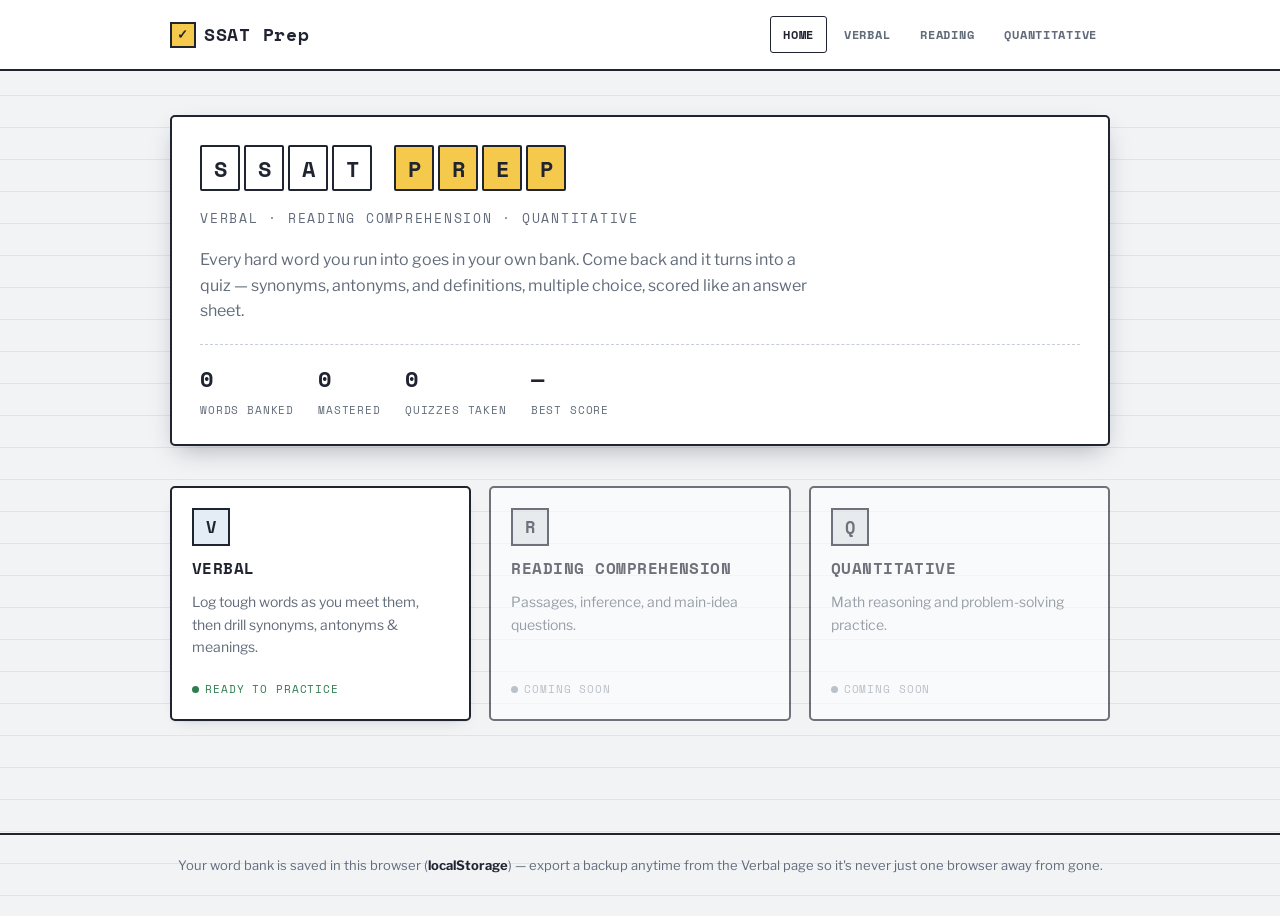
==== index.html @ e18db5a9 "Add verbal section" ====
<!doctype html>
<html lang="en">
<head>
  <meta charset="UTF-8" />
  <meta name="viewport" content="width=device-width, initial-scale=1.0" />
  <title>SSAT Prep</title>
  <meta name="description" content="A self-paced SSAT practice log for verbal, reading, and quantitative skills." />
  <link rel="icon" href="data:image/svg+xml,%3Csvg xmlns='http://www.w3.org/2000/svg' viewBox='0 0 100 100'%3E%3Crect width='100' height='100' fill='%23202430'/%3E%3Ccircle cx='50' cy='50' r='34' fill='none' stroke='%23F4C94C' stroke-width='10'/%3E%3C/svg%3E">
  <link rel="preconnect" href="https://fonts.googleapis.com">
  <link rel="preconnect" href="https://fonts.gstatic.com" crossorigin>
  <link href="https://fonts.googleapis.com/css2?family=Space+Mono:wght@400;700&family=Libre+Franklin:wght@400;500;600;700;800&display=swap" rel="stylesheet">
  <link rel="stylesheet" href="css/styles.css" />
</head>
<body>
  <header class="site-header">
    <div class="wrap">
      <a class="logo" href="index.html">
        <span class="logo-badge">✓</span>
        SSAT Prep
      </a>
      <nav class="main-nav" aria-label="Main">
        <a href="index.html" aria-current="page">Home</a>
        <a href="verbal.html">Verbal</a>
        <a href="reading.html">Reading</a>
        <a href="quantitative.html">Quantitative</a>
      </nav>
    </div>
  </header>

  <main>
    <div class="wrap">
      <section class="hero">
        <div class="hero-sheet">
          <h1 class="visually-hidden">SSAT Prep — Verbal, Reading &amp; Quantitative Practice</h1>
          <div class="grid-title" aria-hidden="true">
            <div class="grid-word">
              <span class="grid-box">S</span>
              <span class="grid-box">S</span>
              <span class="grid-box">A</span>
              <span class="grid-box">T</span>
            </div>
            <div class="grid-word">
              <span class="grid-box">P</span>
              <span class="grid-box">R</span>
              <span class="grid-box">E</span>
              <span class="grid-box">P</span>
            </div>
          </div>
          <p class="hero-tagline">Verbal &middot; Reading Comprehension &middot; Quantitative</p>
          <p class="hero-copy">
            Every hard word you run into goes in your own bank. Come back and it turns into
            a quiz — synonyms, antonyms, and definitions, multiple choice, scored like an
            answer sheet.
          </p>
          <div class="log-strip" id="log-strip" aria-label="Your practice log">
            <div class="log-stat">
              <span class="num" id="stat-words">0</span>
              <span class="label">Words Banked</span>
            </div>
            <div class="log-stat">
              <span class="num" id="stat-mastered">0</span>
              <span class="label">Mastered</span>
            </div>
            <div class="log-stat">
              <span class="num" id="stat-quizzes">0</span>
              <span class="label">Quizzes Taken</span>
            </div>
            <div class="log-stat">
              <span class="num" id="stat-best">&mdash;</span>
              <span class="label">Best Score</span>
            </div>
          </div>
        </div>
      </section>

      <div class="module-grid">
        <a class="module-card" href="verbal.html">
          <span class="module-badge">V</span>
          <h3>Verbal</h3>
          <p>Log tough words as you meet them, then drill synonyms, antonyms &amp; meanings.</p>
          <span class="module-status"><span class="dot"></span> Ready to practice</span>
        </a>

        <a class="module-card is-locked" href="reading.html">
          <span class="module-badge">R</span>
          <h3>Reading Comprehension</h3>
          <p>Passages, inference, and main-idea questions.</p>
          <span class="module-status"><span class="dot"></span> Coming soon</span>
        </a>

        <a class="module-card is-locked" href="quantitative.html">
          <span class="module-badge">Q</span>
          <h3>Quantitative</h3>
          <p>Math reasoning and problem-solving practice.</p>
          <span class="module-status"><span class="dot"></span> Coming soon</span>
        </a>
      </div>
    </div>
  </main>

  <footer class="site-footer">
    <div class="wrap">
      Your word bank is saved in this browser (<strong>localStorage</strong>) — export a backup
      anytime from the Verbal page so it's never just one browser away from gone.
    </div>
  </footer>

  <script src="js/storage.js"></script>
  <script src="js/home.js"></script>
</body>
</html>
---- css/styles.css ----
/* ==========================================================================
   SSAT Prep — Design tokens
   Identity: standardized-test booklet + index-card flashcard + scantron bubble
   ========================================================================== */

:root {
  /* -- color: paper & ink -- */
  --paper: #F1F3F5;         /* page background — cool scantron gray, not cream */
  --paper-rule: #C9D6E3;    /* faint ruled-notebook lines on the page bg */
  --card: #FFFFFF;          /* index-card surface */
  --card-punch: #E3E7EB;    /* punch-hole / spiral detail on cards */
  --ink: #202430;           /* primary text — ballpoint navy-black */
  --ink-soft: #616B7A;      /* secondary text, meta, labels */
  --ink-faint: #9AA3B0;     /* placeholders, disabled */
  --border: #C7CDD6;        /* hairline borders on form boxes */
  --border-strong: #202430;

  /* -- color: accents -- */
  --pencil: #2B5D8A;        /* primary interactive — ballpoint blue */
  --pencil-dark: #1F4568;
  --pencil-tint: #E4EDF5;
  --highlight: #F4C94C;     /* highlighter yellow — new / flagged words */
  --highlight-tint: #FCF3D8;
  --correct: #2E7D4F;
  --correct-tint: #E4F3E9;
  --incorrect: #C4432B;
  --incorrect-tint: #FBE8E3;

  /* -- type -- */
  --font-display: 'Space Mono', 'Courier New', monospace;
  --font-body: 'Libre Franklin', -apple-system, BlinkMacSystemFont, 'Segoe UI', sans-serif;

  /* -- layout -- */
  --radius-sm: 3px;
  --radius-md: 5px;
  --shadow-card: 0 1px 0 rgba(32, 36, 48, 0.05), 0 6px 16px -10px rgba(32, 36, 48, 0.25);
  --shadow-pop: 0 10px 24px -8px rgba(32, 36, 48, 0.35);
  --max-width: 980px;
}

/* ==========================================================================
   Reset
   ========================================================================== */

*, *::before, *::after { box-sizing: border-box; }

html { -webkit-text-size-adjust: 100%; scroll-behavior: smooth; }

@media (prefers-reduced-motion: reduce) {
  html { scroll-behavior: auto; }
  *, *::before, *::after {
    animation-duration: 0.001ms !important;
    animation-iteration-count: 1 !important;
    transition-duration: 0.001ms !important;
    scroll-behavior: auto !important;
  }
}

body {
  margin: 0;
  font-family: var(--font-body);
  color: var(--ink);
  background-color: var(--paper);
  background-image: repeating-linear-gradient(
    to bottom,
    transparent,
    transparent 31px,
    var(--paper-rule) 32px
  );
  background-attachment: local;
  line-height: 1.6;
  font-size: 16px;
}

h1, h2, h3, h4 { margin: 0; font-family: var(--font-display); }
p { margin: 0 0 0.9em; }
p:last-child { margin-bottom: 0; }
ul { margin: 0; padding: 0; list-style: none; }
button { font-family: inherit; }
a { color: var(--pencil); }

img, svg { display: block; max-width: 100%; }

.visually-hidden {
  position: absolute;
  width: 1px; height: 1px;
  padding: 0; margin: -1px;
  overflow: hidden;
  clip: rect(0, 0, 0, 0);
  white-space: nowrap;
  border: 0;
}

:focus-visible {
  outline: 3px solid var(--pencil);
  outline-offset: 2px;
}

/* ==========================================================================
   Shell / layout
   ========================================================================== */

.wrap {
  max-width: var(--max-width);
  margin: 0 auto;
  padding: 0 20px;
}

.site-header {
  border-bottom: 2px solid var(--border-strong);
  background: var(--card);
}

.site-header .wrap {
  display: flex;
  align-items: center;
  justify-content: space-between;
  gap: 16px;
  padding-top: 16px;
  padding-bottom: 16px;
  flex-wrap: wrap;
}

.logo {
  font-family: var(--font-display);
  font-weight: 700;
  font-size: 18px;
  letter-spacing: 0.04em;
  text-decoration: none;
  color: var(--ink);
  display: flex;
  align-items: center;
  gap: 8px;
}

.logo .logo-badge {
  display: inline-flex;
  align-items: center;
  justify-content: center;
  width: 26px;
  height: 26px;
  border: 2px solid var(--ink);
  background: var(--highlight);
  font-size: 13px;
}

.main-nav {
  display: flex;
  gap: 4px;
  flex-wrap: wrap;
}

.main-nav a {
  font-family: var(--font-display);
  font-size: 12px;
  font-weight: 700;
  letter-spacing: 0.06em;
  text-transform: uppercase;
  text-decoration: none;
  color: var(--ink-soft);
  padding: 8px 12px;
  border-radius: var(--radius-sm);
  border: 1px solid transparent;
}

.main-nav a:hover { color: var(--ink); background: var(--pencil-tint); }
.main-nav a[aria-current="page"] {
  color: var(--ink);
  border-color: var(--border-strong);
  background: var(--card);
}

.main-nav a.is-soon {
  color: var(--ink-faint);
  cursor: default;
}

main { padding-bottom: 64px; }

.site-footer {
  border-top: 2px solid var(--border-strong);
  margin-top: 48px;
  padding: 20px 0 40px;
  color: var(--ink-soft);
  font-size: 13px;
  text-align: center;
}

.site-footer strong { color: var(--ink); }

/* ==========================================================================
   Section headers — booklet style
   ========================================================================== */

.section-head {
  display: flex;
  align-items: baseline;
  gap: 14px;
  margin: 40px 0 20px;
  flex-wrap: wrap;
}

.section-head .tag {
  font-family: var(--font-display);
  font-weight: 700;
  font-size: 13px;
  letter-spacing: 0.08em;
  text-transform: uppercase;
  border: 1.5px solid var(--border-strong);
  padding: 4px 10px;
  background: var(--card);
}

.section-head h2 {
  font-size: 20px;
  letter-spacing: 0.02em;
  text-transform: uppercase;
}

.section-head .meta {
  margin-left: auto;
  font-family: var(--font-display);
  font-size: 12px;
  color: var(--ink-soft);
  letter-spacing: 0.03em;
}

.section-rule {
  border: none;
  border-top: 2px solid var(--border-strong);
  margin: 0 0 24px;
}

/* ==========================================================================
   Buttons
   ========================================================================== */

.btn {
  display: inline-flex;
  align-items: center;
  justify-content: center;
  gap: 8px;
  font-family: var(--font-display);
  font-weight: 700;
  font-size: 12.5px;
  letter-spacing: 0.06em;
  text-transform: uppercase;
  text-decoration: none;
  padding: 11px 18px;
  border: 2px solid var(--border-strong);
  border-radius: var(--radius-sm);
  background: var(--card);
  color: var(--ink);
  cursor: pointer;
  transition: transform 0.08s ease, box-shadow 0.15s ease, background 0.15s ease;
}

.btn:hover { background: var(--pencil-tint); }
.btn:active { transform: translateY(1px); }

.btn-primary {
  background: var(--ink);
  color: var(--card);
  border-color: var(--ink);
}
.btn-primary:hover { background: var(--pencil-dark); border-color: var(--pencil-dark); }

.btn-accent {
  background: var(--highlight);
  border-color: var(--border-strong);
}
.btn-accent:hover { background: #F0BD2E; }

.btn-ghost {
  background: transparent;
  border-color: var(--border);
  color: var(--ink-soft);
}
.btn-ghost:hover { color: var(--ink); border-color: var(--ink); }

.btn-danger { color: var(--incorrect); border-color: var(--incorrect); background: var(--card); }
.btn-danger:hover { background: var(--incorrect-tint); }

.btn:disabled {
  opacity: 0.45;
  cursor: not-allowed;
  transform: none;
}

.btn-sm { padding: 7px 12px; font-size: 11px; }

.btn-row { display: flex; gap: 10px; flex-wrap: wrap; align-items: center; }

/* ==========================================================================
   Cards (general surface)
   ========================================================================== */

.card {
  background: var(--card);
  border: 2px solid var(--border-strong);
  border-radius: var(--radius-md);
  box-shadow: var(--shadow-card);
}

.card-pad { padding: 24px; }

/* ==========================================================================
   Home hero — answer-sheet header
   ========================================================================== */

.hero {
  padding: 44px 0 12px;
}

.hero-sheet {
  background: var(--card);
  border: 2px solid var(--border-strong);
  border-radius: var(--radius-md);
  box-shadow: var(--shadow-pop);
  padding: 28px 28px 22px;
}

.grid-title {
  display: flex;
  flex-wrap: wrap;
  gap: 22px;
  margin-bottom: 18px;
}

.grid-word {
  display: flex;
  gap: 4px;
}

.grid-box {
  width: 40px;
  height: 46px;
  border: 2px solid var(--border-strong);
  border-radius: 2px;
  display: flex;
  align-items: center;
  justify-content: center;
  font-family: var(--font-display);
  font-weight: 700;
  font-size: 22px;
  background: var(--card);
}

.grid-word:nth-of-type(2) .grid-box { background: var(--highlight); }

.hero-tagline {
  font-family: var(--font-display);
  font-size: 12.5px;
  letter-spacing: 0.14em;
  text-transform: uppercase;
  color: var(--ink-soft);
  margin: 0 0 18px;
}

.hero-copy {
  max-width: 56ch;
  color: var(--ink-soft);
  font-size: 16px;
  margin-bottom: 20px;
}

.log-strip {
  display: flex;
  flex-wrap: wrap;
  border-top: 1.5px dashed var(--border);
  padding-top: 16px;
  gap: 24px;
}

.log-stat {
  font-family: var(--font-display);
}

.log-stat .num {
  font-size: 22px;
  font-weight: 700;
  display: block;
}

.log-stat .label {
  font-size: 10.5px;
  letter-spacing: 0.08em;
  text-transform: uppercase;
  color: var(--ink-soft);
}

/* ==========================================================================
   Module cards (home)
   ========================================================================== */

.module-grid {
  display: grid;
  grid-template-columns: repeat(3, 1fr);
  gap: 18px;
  margin-top: 28px;
}

@media (max-width: 760px) {
  .module-grid { grid-template-columns: 1fr; }
}

.module-card {
  background: var(--card);
  border: 2px solid var(--border-strong);
  border-radius: var(--radius-md);
  padding: 20px;
  display: flex;
  flex-direction: column;
  gap: 10px;
  box-shadow: var(--shadow-card);
  text-decoration: none;
  color: var(--ink);
  position: relative;
}

.module-card.is-locked {
  opacity: 0.62;
  box-shadow: none;
}

.module-badge {
  width: 38px;
  height: 38px;
  border: 2px solid var(--border-strong);
  display: flex;
  align-items: center;
  justify-content: center;
  font-family: var(--font-display);
  font-weight: 700;
  font-size: 17px;
  background: var(--pencil-tint);
}

.is-locked .module-badge { background: var(--card-punch); }

.module-card h3 {
  font-size: 16px;
  letter-spacing: 0.03em;
  text-transform: uppercase;
}

.module-card p { color: var(--ink-soft); font-size: 14px; }

.module-status {
  margin-top: auto;
  font-family: var(--font-display);
  font-size: 11px;
  letter-spacing: 0.08em;
  text-transform: uppercase;
  display: inline-flex;
  align-items: center;
  gap: 6px;
  color: var(--correct);
}

.is-locked .module-status { color: var(--ink-faint); }

.dot { width: 7px; height: 7px; border-radius: 50%; background: currentColor; }

/* ==========================================================================
   Stub / coming-soon page
   ========================================================================== */

.stub-card {
  margin-top: 36px;
  padding: 48px 28px;
  text-align: center;
}

.stub-card .module-badge { margin: 0 auto 18px; width: 52px; height: 52px; font-size: 22px; }
.stub-card h1 { font-size: 22px; letter-spacing: 0.03em; text-transform: uppercase; margin-bottom: 10px; }
.stub-card p { color: var(--ink-soft); max-width: 44ch; margin: 0 auto 22px; }

/* ==========================================================================
   Tabs (verbal page)
   ========================================================================== */

.tabbar {
  display: flex;
  gap: 8px;
  margin-top: 28px;
  border-bottom: 2px solid var(--border-strong);
}

.tab-btn {
  font-family: var(--font-display);
  font-weight: 700;
  font-size: 13px;
  letter-spacing: 0.05em;
  text-transform: uppercase;
  background: transparent;
  border: 2px solid transparent;
  border-bottom: none;
  padding: 10px 18px;
  cursor: pointer;
  color: var(--ink-soft);
  position: relative;
  top: 2px;
}

.tab-btn:hover { color: var(--ink); }

.tab-btn[aria-selected="true"] {
  color: var(--ink);
  background: var(--card);
  border-color: var(--border-strong);
  border-bottom: 2px solid var(--card);
}

.tab-panel { display: none; }
.tab-panel.is-active { display: block; }

/* ==========================================================================
   Forms
   ========================================================================== */

.field-grid {
  display: grid;
  grid-template-columns: 1fr 1fr;
  gap: 14px;
}

@media (max-width: 640px) {
  .field-grid { grid-template-columns: 1fr; }
}

.field { display: flex; flex-direction: column; gap: 6px; margin-bottom: 14px; }
.field.span-2 { grid-column: 1 / -1; }

.field label {
  font-family: var(--font-display);
  font-size: 11px;
  letter-spacing: 0.07em;
  text-transform: uppercase;
  color: var(--ink-soft);
}

.field .hint {
  font-size: 12px;
  color: var(--ink-faint);
  font-family: var(--font-body);
  text-transform: none;
  letter-spacing: normal;
}

input[type="text"], input[type="search"], textarea, select {
  font-family: var(--font-body);
  font-size: 15px;
  padding: 10px 12px;
  border: 1.5px solid var(--border);
  border-radius: var(--radius-sm);
  background: #fff;
  color: var(--ink);
}

input[type="text"]:focus, input[type="search"]:focus, textarea:focus, select:focus {
  border-color: var(--pencil);
}

textarea { resize: vertical; min-height: 64px; font-family: var(--font-body); }

.checkbox-row {
  display: flex;
  align-items: center;
  gap: 8px;
  font-size: 14px;
}

.checkbox-row input { width: 16px; height: 16px; accent-color: var(--pencil); }

fieldset { border: none; padding: 0; margin: 0; }
legend {
  font-family: var(--font-display);
  font-size: 11px;
  letter-spacing: 0.07em;
  text-transform: uppercase;
  color: var(--ink-soft);
  padding: 0;
  margin-bottom: 8px;
}

/* ==========================================================================
   Add-word panel
   ========================================================================== */

.add-word-panel { margin-bottom: 28px; }

.add-word-toggle {
  width: 100%;
  text-align: left;
  display: flex;
  align-items: center;
  gap: 10px;
  padding: 16px 20px;
  cursor: pointer;
}

.add-word-toggle .plus {
  width: 26px; height: 26px;
  border: 2px solid var(--border-strong);
  display: flex; align-items: center; justify-content: center;
  font-weight: 700;
  font-family: var(--font-display);
  background: var(--highlight);
  flex-shrink: 0;
}

.add-word-body {
  padding: 0 20px 20px;
  border-top: 1.5px dashed var(--border);
  margin-top: 0;
  padding-top: 18px;
}

.lookup-row {
  display: flex;
  gap: 10px;
  align-items: flex-end;
  margin-bottom: 18px;
  flex-wrap: wrap;
}

.lookup-row .field { flex: 1; min-width: 180px; margin-bottom: 0; }

.lookup-status {
  font-family: var(--font-display);
  font-size: 12px;
  color: var(--ink-soft);
  min-height: 18px;
}

.lookup-status.is-error { color: var(--incorrect); }
.lookup-status.is-ok { color: var(--correct); }

/* ==========================================================================
   Word bank — index cards
   ========================================================================== */

.toolbar {
  display: flex;
  gap: 12px;
  flex-wrap: wrap;
  align-items: center;
  justify-content: space-between;
  margin-bottom: 20px;
}

.search-box { flex: 1; min-width: 200px; max-width: 320px; }

.word-grid {
  display: grid;
  grid-template-columns: repeat(auto-fill, minmax(240px, 1fr));
  gap: 16px;
}

.word-card {
  background: var(--card);
  border: 1.5px solid var(--border-strong);
  border-radius: var(--radius-md);
  padding: 16px 16px 14px;
  position: relative;
  box-shadow: var(--shadow-card);
}

.word-card::before {
  content: "";
  position: absolute;
  top: 10px; left: 10px;
  width: 8px; height: 8px;
  border-radius: 50%;
  background: var(--paper);
  box-shadow: 200px 0 0 var(--paper);
  border: 1.5px solid var(--card-punch);
}

.word-card-head {
  display: flex;
  justify-content: space-between;
  align-items: flex-start;
  gap: 8px;
  margin-bottom: 6px;
  margin-left: 18px;
}

.word-card .word {
  font-family: var(--font-display);
  font-size: 17px;
  font-weight: 700;
  text-transform: uppercase;
  letter-spacing: 0.01em;
}

.word-card .pos {
  font-size: 11px;
  color: var(--ink-soft);
  font-style: italic;
  margin-left: 6px;
  text-transform: lowercase;
}

.badge {
  font-family: var(--font-display);
  font-size: 9.5px;
  letter-spacing: 0.06em;
  text-transform: uppercase;
  padding: 3px 7px;
  border-radius: 20px;
  white-space: nowrap;
  border: 1px solid transparent;
}

.badge-new { background: var(--highlight-tint); color: #8a6c0e; border-color: var(--highlight); }
.badge-learning { background: var(--pencil-tint); color: var(--pencil-dark); border-color: var(--pencil); }
.badge-mastered { background: var(--correct-tint); color: var(--correct); border-color: var(--correct); }

.word-card .meaning {
  font-size: 14px;
  color: var(--ink);
  margin: 0 0 10px 18px;
}

.chip-group {
  margin: 0 0 6px 18px;
  display: flex;
  flex-wrap: wrap;
  gap: 5px;
}

.chip {
  font-size: 11.5px;
  padding: 2px 8px;
  border-radius: 20px;
  border: 1px solid var(--border);
  color: var(--ink-soft);
  background: var(--paper);
}

.chip-syn { border-color: #b9d3c7; color: #2E7D4F; background: var(--correct-tint); }
.chip-ant { border-color: #e6b9ae; color: #C4432B; background: var(--incorrect-tint); }
.chip-label { font-family: var(--font-display); font-size: 9.5px; text-transform: uppercase; color: var(--ink-faint); margin-left: 18px; letter-spacing: 0.06em; }

.word-card-actions {
  margin-top: 12px;
  margin-left: 18px;
  display: flex;
  gap: 8px;
}

.empty-state {
  text-align: center;
  padding: 48px 20px;
  color: var(--ink-soft);
}

.empty-state .module-badge { margin: 0 auto 14px; }

/* ==========================================================================
   Quiz — scantron bubbles (signature element)
   ========================================================================== */

.quiz-setup .card-pad { padding: 24px; }

.quiz-progress {
  display: flex;
  justify-content: space-between;
  align-items: center;
  font-family: var(--font-display);
  font-size: 12.5px;
  letter-spacing: 0.05em;
  color: var(--ink-soft);
  margin-bottom: 14px;
}

.progress-track {
  height: 8px;
  background: var(--card-punch);
  border: 1.5px solid var(--border-strong);
  margin-bottom: 22px;
  overflow: hidden;
}

.progress-fill {
  height: 100%;
  background: var(--pencil);
  transition: width 0.25s ease;
}

.quiz-prompt {
  font-family: var(--font-display);
  font-size: 12.5px;
  letter-spacing: 0.08em;
  text-transform: uppercase;
  color: var(--ink-soft);
  margin-bottom: 10px;
}

.quiz-target {
  font-family: var(--font-display);
  font-size: 32px;
  font-weight: 700;
  text-transform: uppercase;
  letter-spacing: 0.02em;
  margin-bottom: 24px;
  word-break: break-word;
}

.bubble-list {
  display: flex;
  flex-direction: column;
  gap: 12px;
  margin-bottom: 24px;
}

.bubble-option {
  display: flex;
  align-items: center;
  gap: 14px;
  width: 100%;
  text-align: left;
  padding: 12px 16px;
  background: var(--card);
  border: 1.5px solid var(--border);
  border-radius: var(--radius-md);
  cursor: pointer;
  font-size: 15px;
  color: var(--ink);
  transition: border-color 0.12s ease, background 0.12s ease;
}

.bubble-option:hover { border-color: var(--pencil); background: var(--pencil-tint); }

.bubble-option .bubble {
  width: 30px;
  height: 30px;
  border-radius: 50%;
  border: 2px solid var(--border-strong);
  flex-shrink: 0;
  display: flex;
  align-items: center;
  justify-content: center;
  font-family: var(--font-display);
  font-weight: 700;
  font-size: 13px;
  background: #fff;
  position: relative;
  overflow: hidden;
}

.bubble-option .bubble::after {
  content: "";
  position: absolute;
  inset: 4px;
  border-radius: 50%;
  background: var(--ink);
  transform: scale(0);
  transition: transform 0.18s cubic-bezier(.34,1.56,.64,1);
}

.bubble-option.is-selected .bubble::after { transform: scale(1); }
.bubble-option.is-selected .bubble { color: transparent; }
.bubble-option.is-selected { border-color: var(--ink); background: var(--pencil-tint); }

.bubble-option.is-correct { border-color: var(--correct); background: var(--correct-tint); }
.bubble-option.is-correct .bubble { border-color: var(--correct); }
.bubble-option.is-correct .bubble::after { background: var(--correct); transform: scale(1); }
.bubble-option.is-correct .bubble { color: transparent; }

.bubble-option.is-wrong { border-color: var(--incorrect); background: var(--incorrect-tint); }
.bubble-option.is-wrong .bubble { border-color: var(--incorrect); }
.bubble-option.is-wrong .bubble::after { background: var(--incorrect); transform: scale(1); }
.bubble-option.is-wrong .bubble { color: transparent; }

.bubble-option:disabled, .bubble-option.is-disabled { cursor: default; }

.quiz-feedback {
  font-size: 14px;
  padding: 12px 14px;
  border-radius: var(--radius-sm);
  margin-bottom: 18px;
  border: 1.5px solid var(--border);
  display: none;
}

.quiz-feedback.is-active { display: block; }
.quiz-feedback.is-correct { background: var(--correct-tint); border-color: var(--correct); color: #1d5c39; }
.quiz-feedback.is-wrong { background: var(--incorrect-tint); border-color: var(--incorrect); color: #953423; }

.quiz-result {
  text-align: center;
  padding: 12px 0 8px;
}

.quiz-result .score {
  font-family: var(--font-display);
  font-size: 48px;
  font-weight: 700;
}

.quiz-result .score-label {
  font-family: var(--font-display);
  font-size: 12px;
  letter-spacing: 0.1em;
  text-transform: uppercase;
  color: var(--ink-soft);
  margin-bottom: 6px;
}

.missed-list {
  margin: 24px 0;
  text-align: left;
  display: grid;
  gap: 10px;
}

.missed-item {
  border: 1.5px solid var(--border);
  border-radius: var(--radius-sm);
  padding: 10px 14px;
  font-size: 14px;
}

.missed-item .word {
  font-family: var(--font-display);
  font-weight: 700;
  text-transform: uppercase;
  margin-right: 8px;
}

.missed-item .your-answer { color: var(--incorrect); }
.missed-item .right-answer { color: var(--correct); }

@keyframes card-flip-in {
  from { opacity: 0; transform: translateY(6px) scale(0.99); }
  to { opacity: 1; transform: translateY(0) scale(1); }
}

.quiz-card-anim { animation: card-flip-in 0.22s ease; }

/* ==========================================================================
   Small utilities
   ========================================================================== */

.text-soft { color: var(--ink-soft); }
.mt-0 { margin-top: 0; }
.center { text-align: center; }
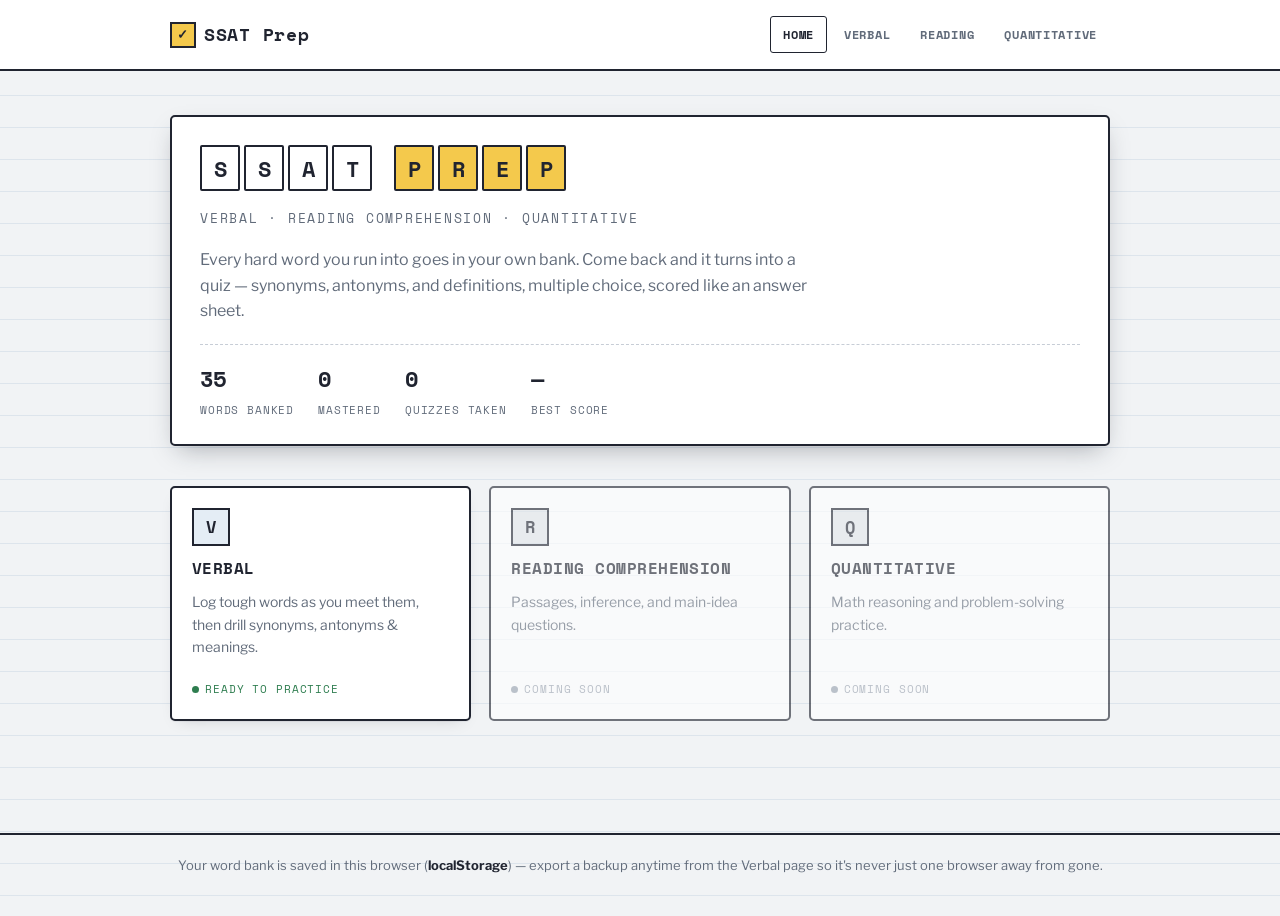
==== commit 15fb1a9a: "Update word list" ====
--- a/index.html
+++ b/index.html
@@ -105,6 +105,7 @@
     </div>
   </footer>
 
+  <script src="js/seed-words.js"></script>
   <script src="js/storage.js"></script>
   <script src="js/home.js"></script>
 </body>
